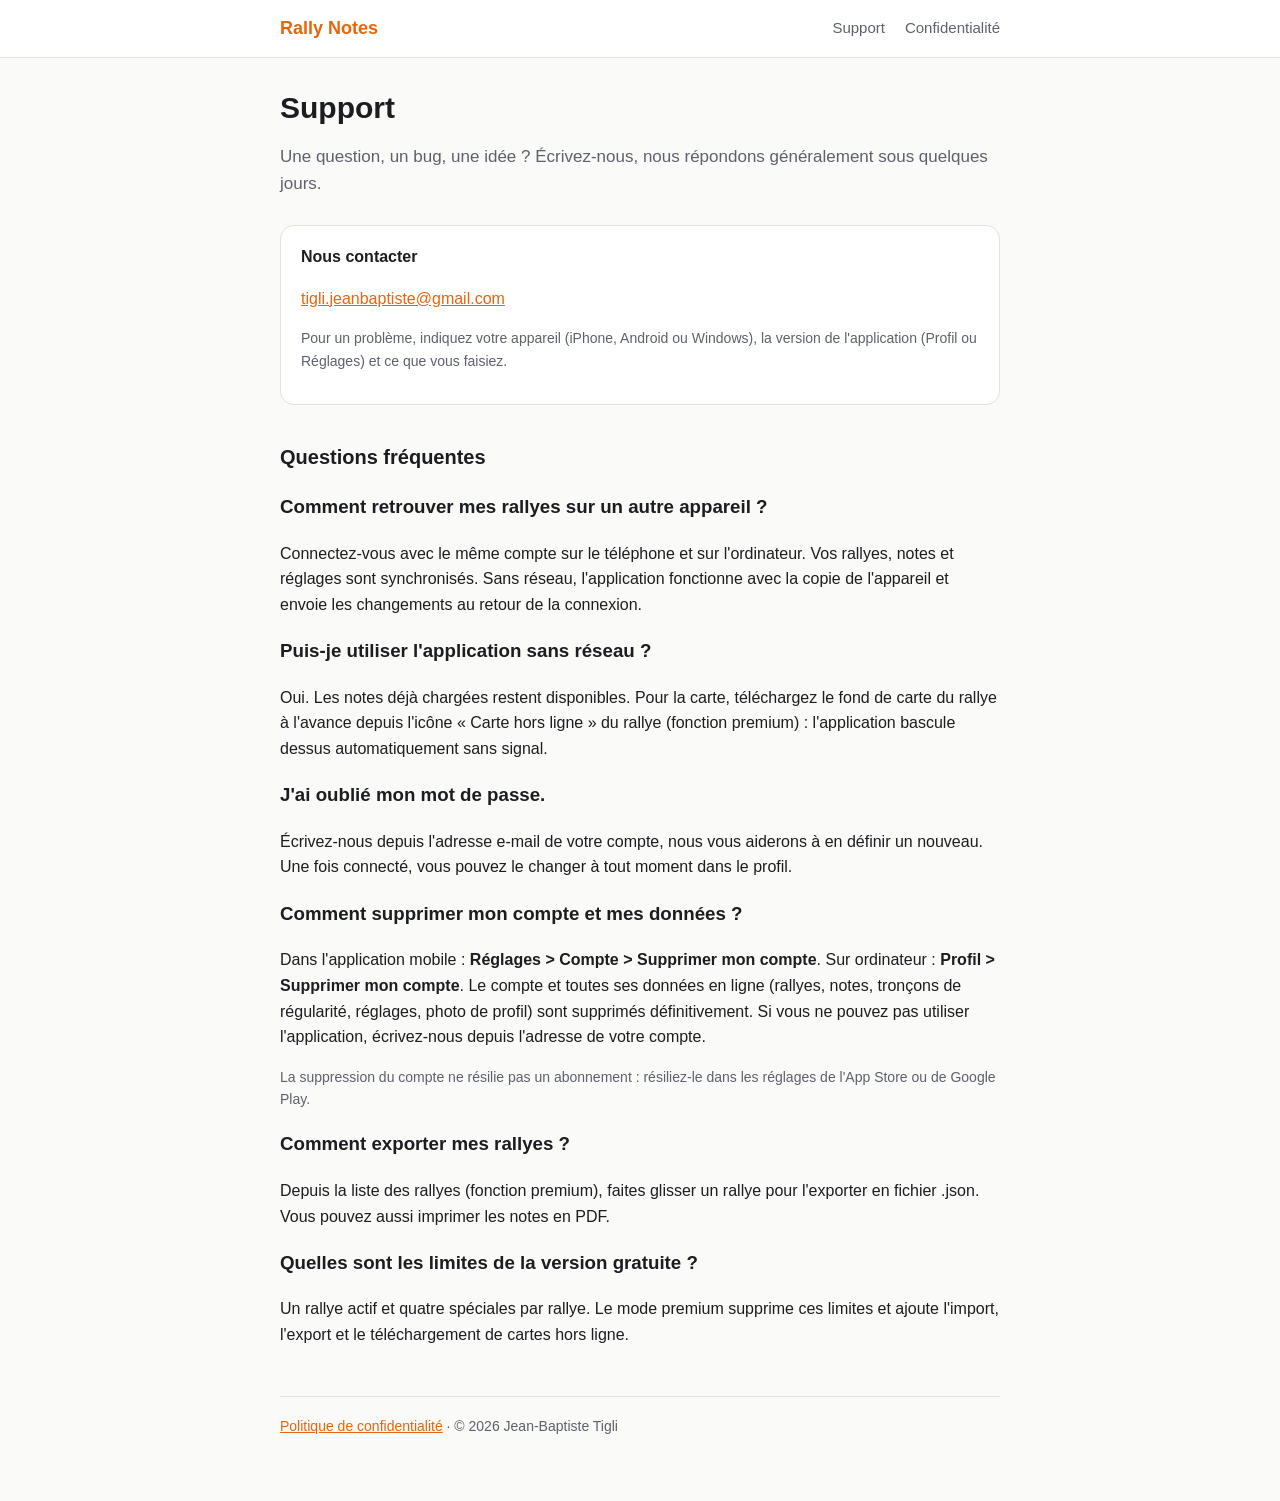
==== docs/support.html @ 921aa36e "Pages publiques : accueil, support et politique de confidentialité" ====
<!doctype html>
<html lang="fr">
<head>
  <meta charset="utf-8">
  <meta name="viewport" content="width=device-width, initial-scale=1">
  <title>Support · Rally Notes</title>
  <meta name="description" content="Aide et contact pour l'application Rally Notes.">
  <link rel="stylesheet" href="style.css">
</head>
<body>
  <header class="site">
    <nav>
      <a class="brand" href="./">Rally Notes</a>
      <a href="support.html">Support</a>
      <a href="privacy.html">Confidentialité</a>
    </nav>
  </header>
  <main>
    <h1>Support</h1>
    <p class="lead">Une question, un bug, une idée ? Écrivez-nous, nous répondons généralement sous quelques jours.</p>

    <div class="card">
      <strong>Nous contacter</strong>
      <p><a href="mailto:tigli.jeanbaptiste@gmail.com?subject=Rally%20Notes%20-%20Support">tigli.jeanbaptiste@gmail.com</a></p>
      <p class="meta">Pour un problème, indiquez votre appareil (iPhone, Android ou Windows), la version de l'application (Profil ou Réglages) et ce que vous faisiez.</p>
    </div>

    <h2>Questions fréquentes</h2>

    <h3>Comment retrouver mes rallyes sur un autre appareil ?</h3>
    <p>Connectez-vous avec le même compte sur le téléphone et sur l'ordinateur. Vos rallyes, notes et réglages sont synchronisés. Sans réseau, l'application fonctionne avec la copie de l'appareil et envoie les changements au retour de la connexion.</p>

    <h3>Puis-je utiliser l'application sans réseau ?</h3>
    <p>Oui. Les notes déjà chargées restent disponibles. Pour la carte, téléchargez le fond de carte du rallye à l'avance depuis l'icône « Carte hors ligne » du rallye (fonction premium) : l'application bascule dessus automatiquement sans signal.</p>

    <h3>J'ai oublié mon mot de passe.</h3>
    <p>Écrivez-nous depuis l'adresse e-mail de votre compte, nous vous aiderons à en définir un nouveau. Une fois connecté, vous pouvez le changer à tout moment dans le profil.</p>

    <h3>Comment supprimer mon compte et mes données ?</h3>
    <p>Dans l'application mobile : <strong>Réglages &gt; Compte &gt; Supprimer mon compte</strong>. Sur ordinateur : <strong>Profil &gt; Supprimer mon compte</strong>. Le compte et toutes ses données en ligne (rallyes, notes, tronçons de régularité, réglages, photo de profil) sont supprimés définitivement. Si vous ne pouvez pas utiliser l'application, écrivez-nous depuis l'adresse de votre compte.</p>
    <p class="meta">La suppression du compte ne résilie pas un abonnement : résiliez-le dans les réglages de l'App Store ou de Google Play.</p>

    <h3>Comment exporter mes rallyes ?</h3>
    <p>Depuis la liste des rallyes (fonction premium), faites glisser un rallye pour l'exporter en fichier .json. Vous pouvez aussi imprimer les notes en PDF.</p>

    <h3>Quelles sont les limites de la version gratuite ?</h3>
    <p>Un rallye actif et quatre spéciales par rallye. Le mode premium supprime ces limites et ajoute l'import, l'export et le téléchargement de cartes hors ligne.</p>

    <footer>
      <a href="privacy.html">Politique de confidentialité</a> · © 2026 Jean-Baptiste Tigli
    </footer>
  </main>
</body>
</html>
---- docs/style.css ----
:root {
  --bg: #fafaf8;
  --text: #1c1d21;
  --dim: #5d616b;
  --accent: #e8650a;
  --card: #ffffff;
  --border: #e4e2dc;
}
@media (prefers-color-scheme: dark) {
  :root {
    --bg: #101114;
    --text: #ececef;
    --dim: #a2a6b0;
    --accent: #ff8a3d;
    --card: #181a1f;
    --border: #2a2d34;
  }
}
* { box-sizing: border-box; }
body {
  margin: 0;
  background: var(--bg);
  color: var(--text);
  font: 16px/1.6 -apple-system, BlinkMacSystemFont, "Segoe UI", Roboto, Helvetica, Arial, sans-serif;
}
main { max-width: 760px; margin: 0 auto; padding: 32px 20px 64px; }
header.site { border-bottom: 1px solid var(--border); background: var(--card); }
header.site nav { max-width: 760px; margin: 0 auto; padding: 14px 20px; display: flex; gap: 20px; align-items: center; flex-wrap: wrap; }
header.site .brand { font-weight: 800; color: var(--accent); text-decoration: none; margin-right: auto; font-size: 18px; }
header.site a { color: var(--dim); text-decoration: none; font-size: 15px; }
header.site a:hover { color: var(--text); }
h1 { font-size: 30px; line-height: 1.2; margin: 0 0 8px; }
h2 { font-size: 20px; margin: 36px 0 8px; }
p, li { color: var(--text); }
.lead { color: var(--dim); font-size: 17px; margin-bottom: 28px; }
.meta { color: var(--dim); font-size: 14px; }
a { color: var(--accent); }
ul { padding-left: 22px; }
li { margin: 4px 0; }
.card { background: var(--card); border: 1px solid var(--border); border-radius: 14px; padding: 18px 20px; margin: 14px 0; }
table { width: 100%; border-collapse: collapse; font-size: 15px; margin: 12px 0; }
th, td { text-align: left; padding: 10px 12px; border-bottom: 1px solid var(--border); vertical-align: top; }
th { color: var(--dim); font-weight: 600; font-size: 13px; text-transform: uppercase; letter-spacing: .04em; }
footer { color: var(--dim); font-size: 14px; margin-top: 48px; border-top: 1px solid var(--border); padding-top: 18px; }
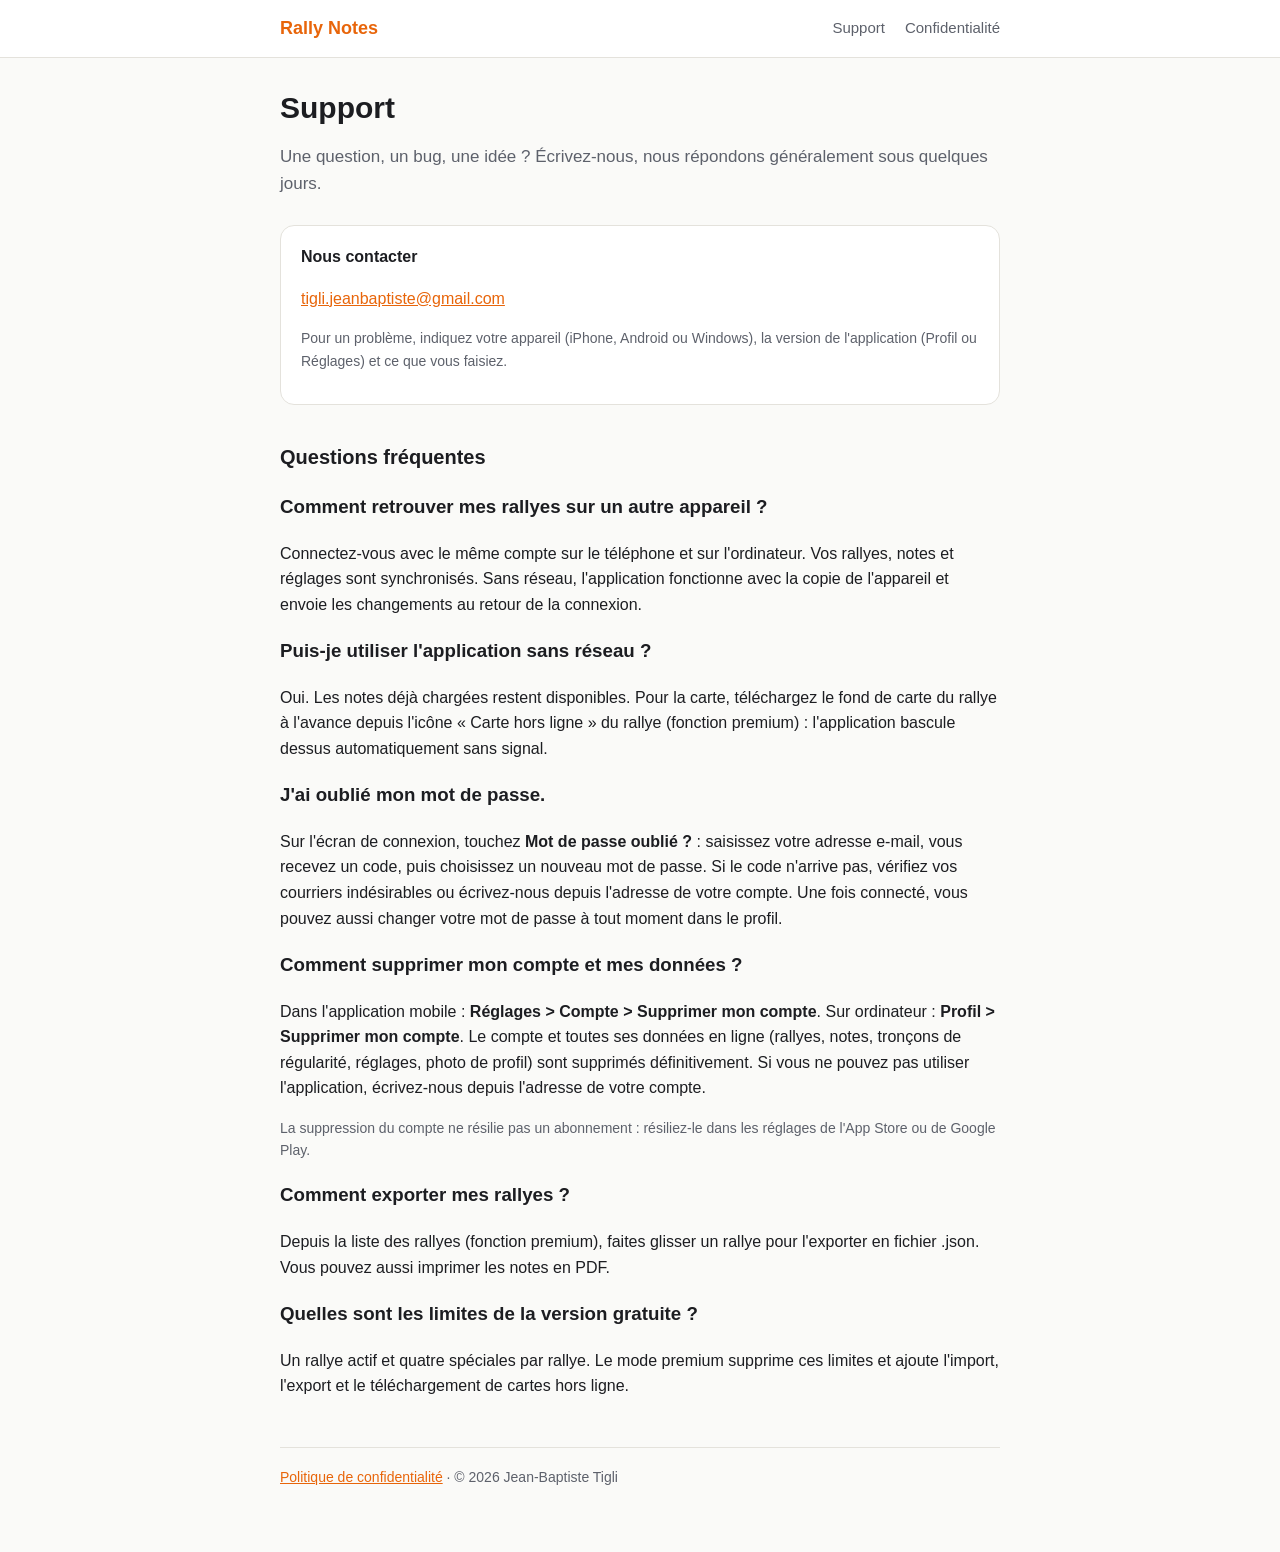
==== commit d7515dc1: "Support : mot de passe oublié depuis l'app" ====
--- a/docs/support.html
+++ b/docs/support.html
@@ -34,7 +34,7 @@
     <p>Oui. Les notes déjà chargées restent disponibles. Pour la carte, téléchargez le fond de carte du rallye à l'avance depuis l'icône « Carte hors ligne » du rallye (fonction premium) : l'application bascule dessus automatiquement sans signal.</p>
 
     <h3>J'ai oublié mon mot de passe.</h3>
-    <p>Écrivez-nous depuis l'adresse e-mail de votre compte, nous vous aiderons à en définir un nouveau. Une fois connecté, vous pouvez le changer à tout moment dans le profil.</p>
+    <p>Sur l'écran de connexion, touchez <strong>Mot de passe oublié ?</strong> : saisissez votre adresse e-mail, vous recevez un code, puis choisissez un nouveau mot de passe. Si le code n'arrive pas, vérifiez vos courriers indésirables ou écrivez-nous depuis l'adresse de votre compte. Une fois connecté, vous pouvez aussi changer votre mot de passe à tout moment dans le profil.</p>
 
     <h3>Comment supprimer mon compte et mes données ?</h3>
     <p>Dans l'application mobile : <strong>Réglages &gt; Compte &gt; Supprimer mon compte</strong>. Sur ordinateur : <strong>Profil &gt; Supprimer mon compte</strong>. Le compte et toutes ses données en ligne (rallyes, notes, tronçons de régularité, réglages, photo de profil) sont supprimés définitivement. Si vous ne pouvez pas utiliser l'application, écrivez-nous depuis l'adresse de votre compte.</p>
